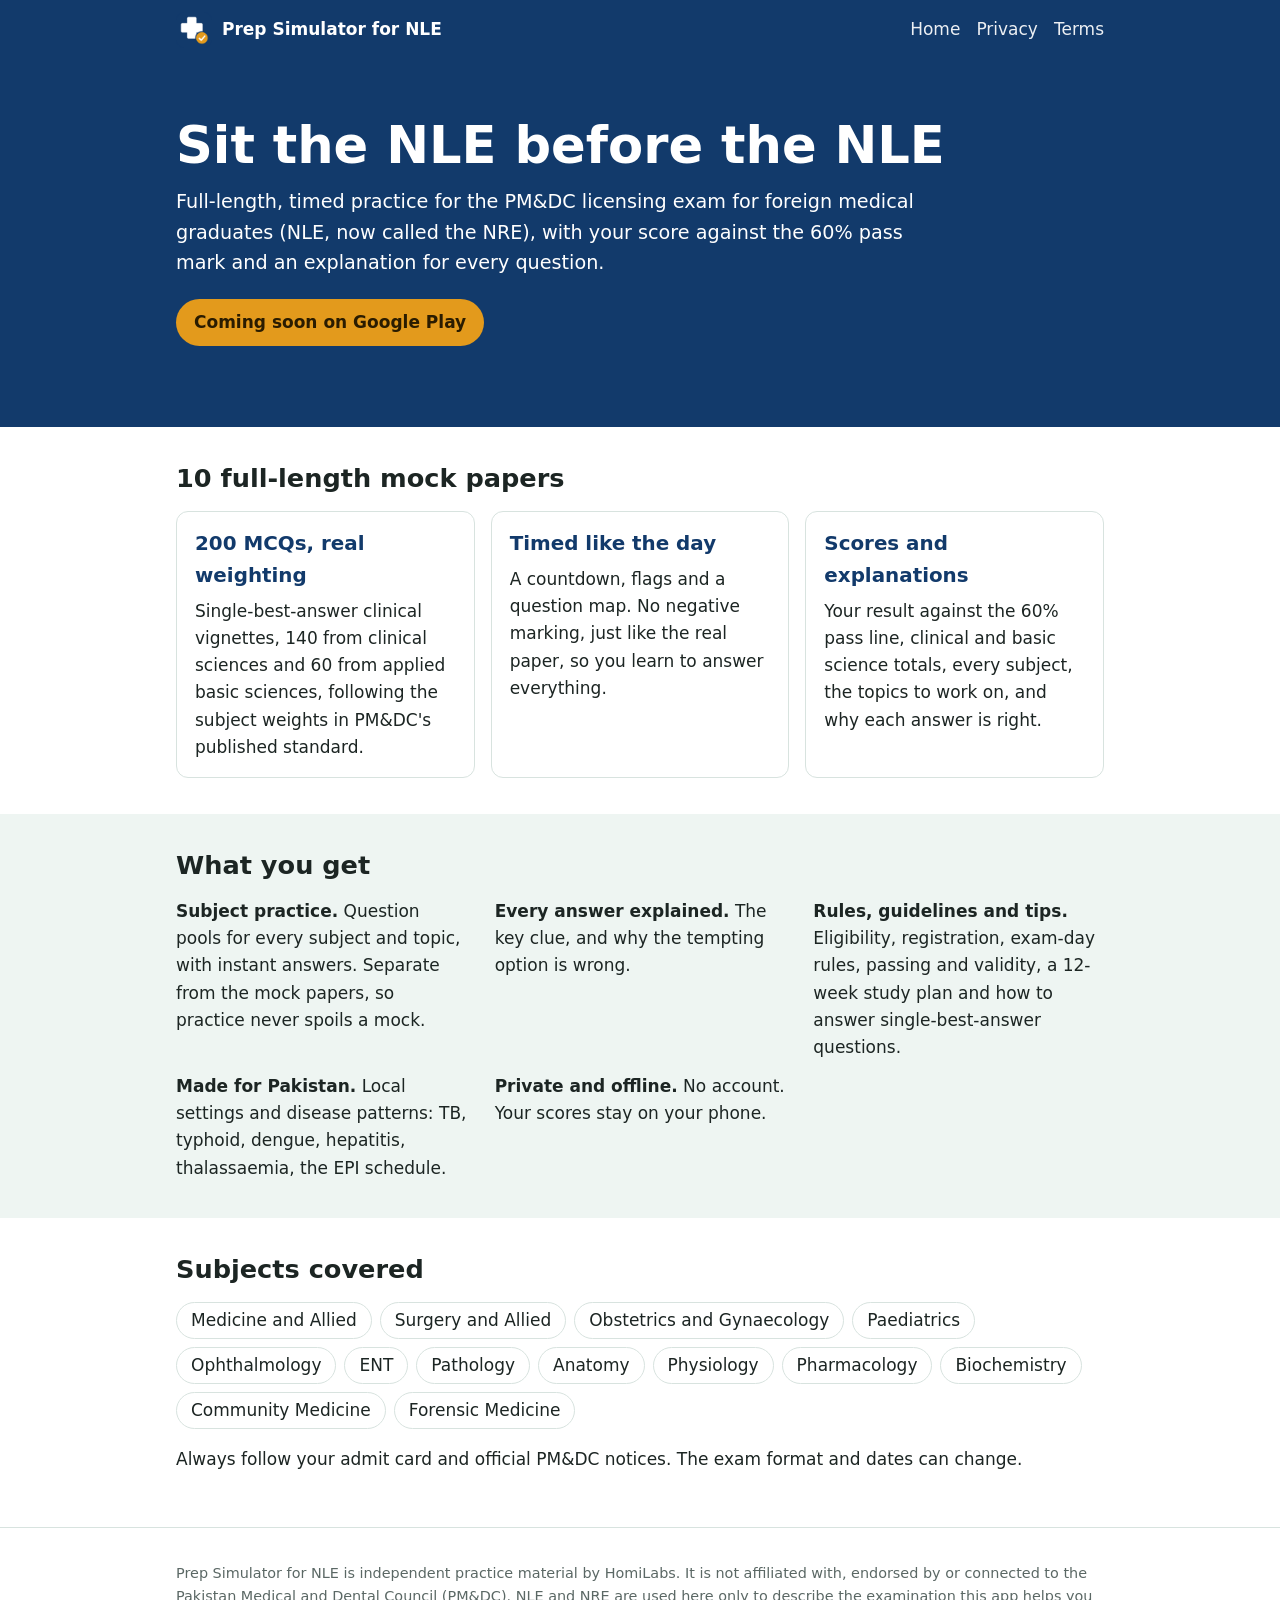
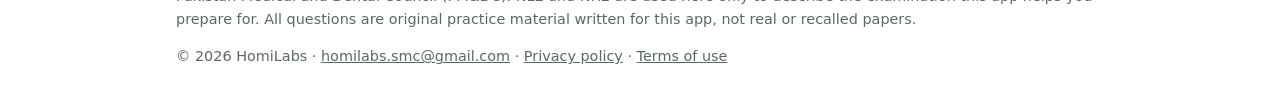
==== index.html @ 9eda075d "App engine, content tools, website and project setup Prep Simulator for NLE: 10 mock papers weighted" ====
<!doctype html>
<html lang="en">
<head>
<meta charset="utf-8">
<meta name="viewport" content="width=device-width, initial-scale=1">
<title>Prep Simulator for NLE – PM&amp;DC NLE / NRE Step 1 mock papers</title>
<meta name="description" content="Prepare for the PM&amp;DC NLE (NRE) Step 1 theory paper on Android: 10 full-length 200-question mock papers, subject practice for foreign medical graduates, an explanation for every question, and exam rules and tips. Free, offline, no account.">
<meta property="og:title" content="Prep Simulator for NLE – PM&amp;DC NLE / NRE Step 1 mock papers">
<meta property="og:description" content="10 full-length 200-question NLE mock papers, subject practice and explanations for foreign medical graduates in Pakistan. Free, offline, no account.">
<meta property="og:url" content="https://nle.homilabs.org/">
<meta name="theme-color" content="#123a6b">
<link rel="canonical" href="https://nle.homilabs.org/">
<link rel="icon" href="img/favicon.png">
<link rel="stylesheet" href="style.css">
</head>
<body>
<header class="top"><div class="wrap">
  <a class="brand" href="index.html"><img src="img/icon.png" alt="" width="36" height="36">Prep Simulator for NLE</a>
  <nav class="nav"><a href="index.html">Home</a><a href="privacy.html">Privacy</a><a href="terms.html">Terms</a></nav>
</div></header>

<main>
<section class="hero"><div class="wrap">
  <h1>Sit the NLE before the NLE</h1>
  <p class="lead">Full-length, timed practice for the PM&amp;DC licensing exam for foreign medical graduates (NLE, now called the NRE), with your score against the 60% pass mark and an explanation for every question.</p>
  <p class="cta"><span class="soon">Coming soon on Google Play</span></p>
</div></section>

<section class="wrap" id="tests">
  <h2>10 full-length mock papers</h2>
  <div class="cards">
    <article><h3>200 MCQs, real weighting</h3><p>Single-best-answer clinical vignettes, 140 from clinical sciences and 60 from applied basic sciences, following the subject weights in PM&amp;DC's published standard.</p></article>
    <article><h3>Timed like the day</h3><p>A countdown, flags and a question map. No negative marking, just like the real paper, so you learn to answer everything.</p></article>
    <article><h3>Scores and explanations</h3><p>Your result against the 60% pass line, clinical and basic science totals, every subject, the topics to work on, and why each answer is right.</p></article>
  </div>
</section>

<section class="band"><div class="wrap">
  <h2>What you get</h2>
  <ul class="ticks">
    <li><strong>Subject practice.</strong> Question pools for every subject and topic, with instant answers. Separate from the mock papers, so practice never spoils a mock.</li>
    <li><strong>Every answer explained.</strong> The key clue, and why the tempting option is wrong.</li>
    <li><strong>Rules, guidelines and tips.</strong> Eligibility, registration, exam-day rules, passing and validity, a 12-week study plan and how to answer single-best-answer questions.</li>
    <li><strong>Made for Pakistan.</strong> Local settings and disease patterns: TB, typhoid, dengue, hepatitis, thalassaemia, the EPI schedule.</li>
    <li><strong>Private and offline.</strong> No account. Your scores stay on your phone.</li>
  </ul>
</div></section>

<section class="wrap" id="areas">
  <h2>Subjects covered</h2>
  <p class="chips"><span>Medicine and Allied</span><span>Surgery and Allied</span><span>Obstetrics and Gynaecology</span><span>Paediatrics</span><span>Ophthalmology</span><span>ENT</span><span>Pathology</span><span>Anatomy</span><span>Physiology</span><span>Pharmacology</span><span>Biochemistry</span><span>Community Medicine</span><span>Forensic Medicine</span></p>
  <p>Always follow your admit card and official PM&amp;DC notices. The exam format and dates can change.</p>
</section>
</main>
<footer class="foot"><div class="wrap">
  <p>Prep Simulator for NLE is independent practice material by HomiLabs. It is not affiliated with, endorsed by or connected to the Pakistan Medical and Dental Council (PM&amp;DC). NLE and NRE are used here only to describe the examination this app helps you prepare for. All questions are original practice material written for this app, not real or recalled papers.</p>
  <p>© 2026 HomiLabs · <a href="mailto:homilabs.smc@gmail.com">homilabs.smc@gmail.com</a> · <a href="privacy.html">Privacy policy</a> · <a href="terms.html">Terms of use</a></p>
</div></footer>
</body>
</html>
---- style.css ----
:root{--navy:#123a6b;--amber:#e39a1c;--ink:#1c2523;--muted:#5b6865;--paper:#fff;--tint:#eef5f2;--line:#d8e3df}
@media (prefers-color-scheme:dark){:root{--ink:#e6efec;--muted:#a3b3ae;--paper:#101715;--tint:#18221f;--line:#2b3a36}}
*{box-sizing:border-box}
body{margin:0;background:var(--paper);color:var(--ink);font:17px/1.6 system-ui,-apple-system,"Segoe UI",Roboto,sans-serif}
a{color:inherit}
.wrap{max-width:960px;margin:0 auto;padding:0 16px}
.top{background:var(--navy);color:#fff}
.top .wrap{display:flex;flex-wrap:wrap;gap:8px 20px;align-items:center;justify-content:space-between;padding-block:12px}
.brand{display:flex;gap:10px;align-items:center;font-weight:700;text-decoration:none}
.brand img{border-radius:8px}
.nav{display:flex;gap:16px}
.nav a{text-decoration:none;opacity:.92}
.nav a:hover{text-decoration:underline}
.hero{background:var(--navy);color:#fff;padding:56px 0 64px}
.hero h1{font-size:clamp(2rem,6vw,3.2rem);line-height:1.15;margin:0 0 12px}
.lead{font-size:1.2rem;max-width:40em;margin:0 0 20px}
.soon{display:inline-block;background:var(--amber);color:#2a1c00;font-weight:700;padding:10px 18px;border-radius:999px}
section.wrap{padding-block:36px}
h2{font-size:1.6rem;line-height:1.25;margin:0 0 16px}
.cards{display:grid;grid-template-columns:repeat(auto-fit,minmax(240px,1fr));gap:16px}
.cards article{border:1px solid var(--line);border-radius:12px;padding:16px 18px}
.cards h3{margin:0 0 6px;color:var(--navy)}
@media (prefers-color-scheme:dark){.cards h3{color:#7fd2bb}}
.cards p{margin:0}
.band{background:var(--tint);padding:36px 0}
.ticks{margin:0;padding:0;list-style:none;display:grid;grid-template-columns:repeat(auto-fit,minmax(280px,1fr));gap:12px 28px}
.chips{display:flex;flex-wrap:wrap;gap:8px;margin:0 0 16px}
.chips span{border:1px solid var(--line);border-radius:999px;padding:4px 14px}
.doc{padding-block:32px;max-width:760px}
.doc h1{margin:0 0 4px;line-height:1.2}
.doc h2{font-size:1.2rem;margin:28px 0 6px}
.muted{color:var(--muted)}
.foot{border-top:1px solid var(--line);color:var(--muted);font-size:.9rem;padding:20px 0}
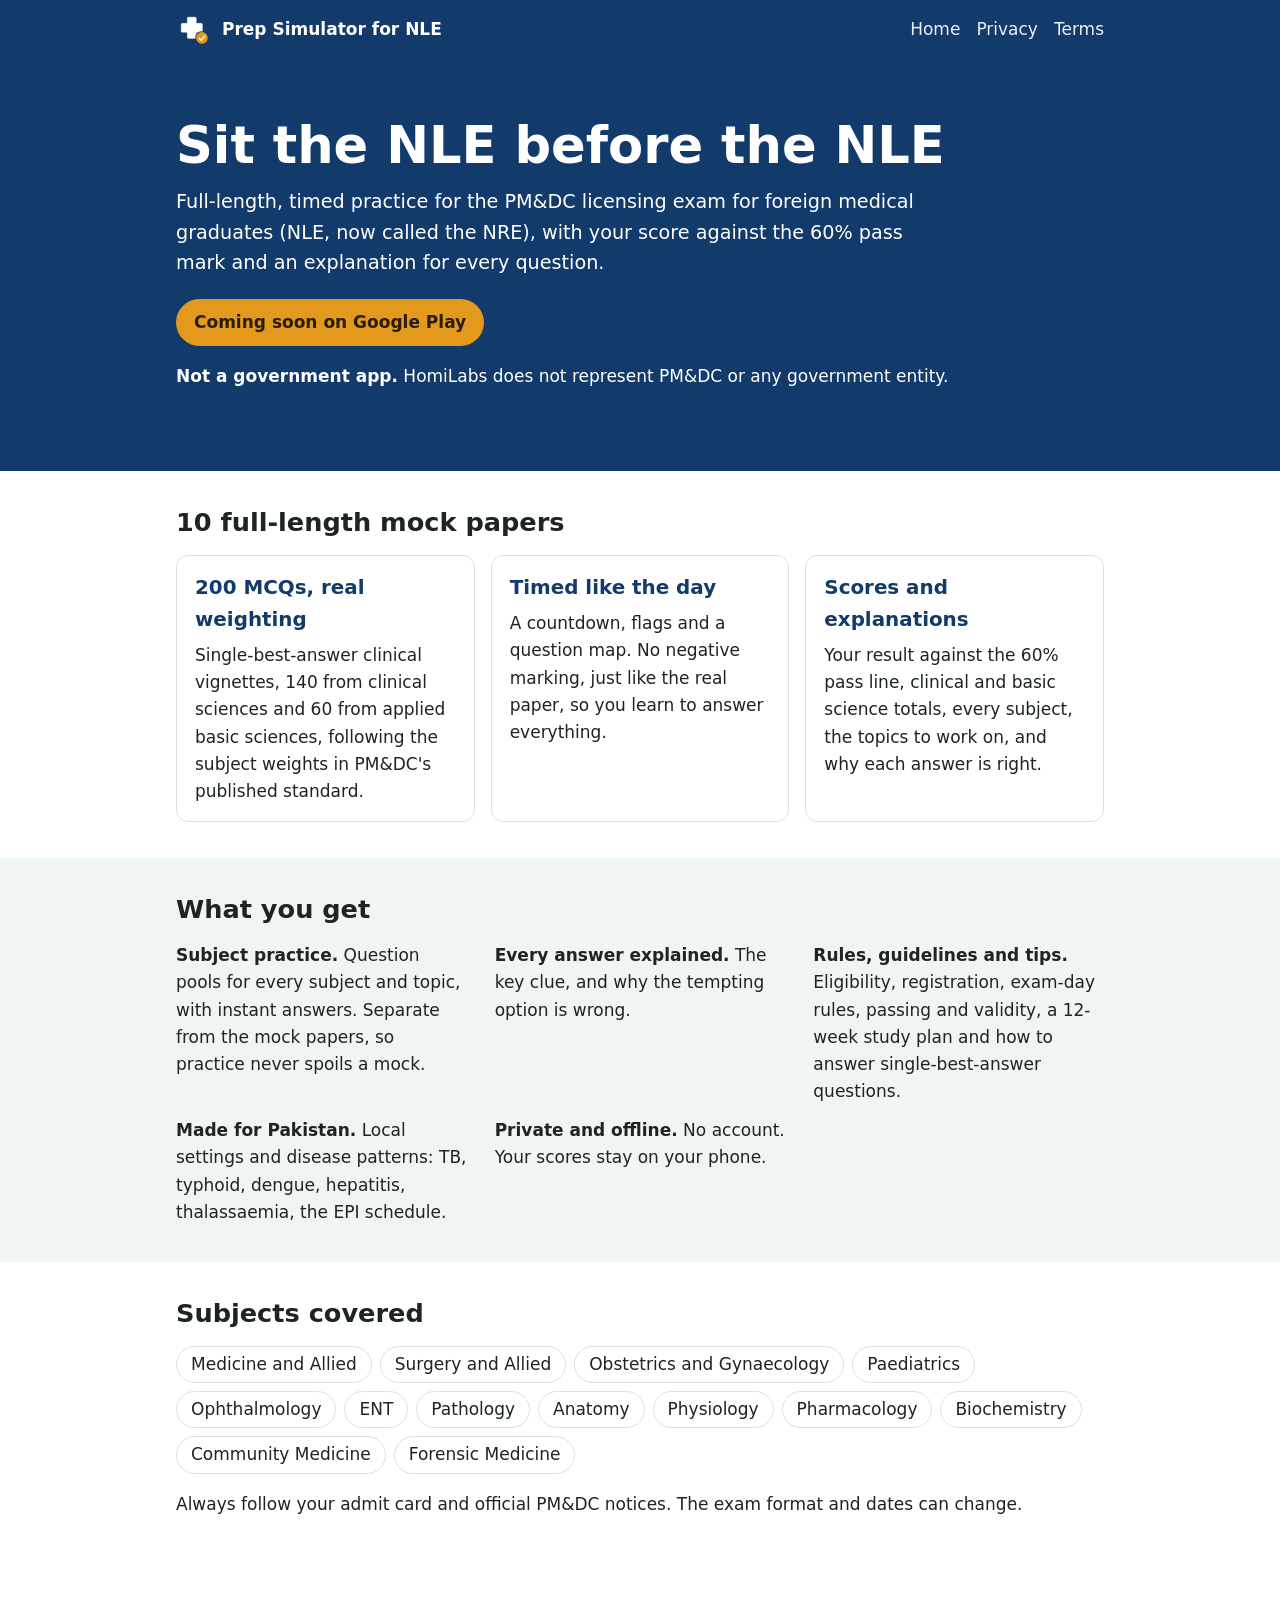
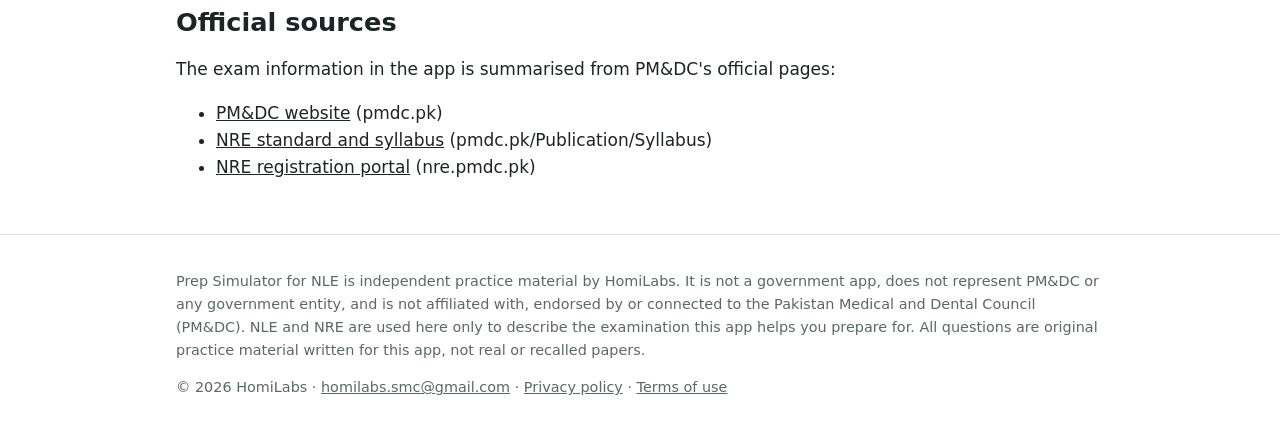
==== commit 4278ebc8: "1.0.1: not-a-government-app notice and official PM&DC sources (Play Misleading Claims fix) Notice on" ====
--- a/index.html
+++ b/index.html
@@ -24,6 +24,7 @@
   <h1>Sit the NLE before the NLE</h1>
   <p class="lead">Full-length, timed practice for the PM&amp;DC licensing exam for foreign medical graduates (NLE, now called the NRE), with your score against the 60% pass mark and an explanation for every question.</p>
   <p class="cta"><span class="soon">Coming soon on Google Play</span></p>
+  <p><strong>Not a government app.</strong> HomiLabs does not represent PM&amp;DC or any government entity.</p>
 </div></section>
 
 <section class="wrap" id="tests">
@@ -51,9 +52,19 @@
   <p class="chips"><span>Medicine and Allied</span><span>Surgery and Allied</span><span>Obstetrics and Gynaecology</span><span>Paediatrics</span><span>Ophthalmology</span><span>ENT</span><span>Pathology</span><span>Anatomy</span><span>Physiology</span><span>Pharmacology</span><span>Biochemistry</span><span>Community Medicine</span><span>Forensic Medicine</span></p>
   <p>Always follow your admit card and official PM&amp;DC notices. The exam format and dates can change.</p>
 </section>
+
+<section class="wrap" id="sources">
+  <h2>Official sources</h2>
+  <p>The exam information in the app is summarised from PM&amp;DC's official pages:</p>
+  <ul>
+    <li><a href="https://pmdc.pk">PM&amp;DC website</a> (pmdc.pk)</li>
+    <li><a href="https://pmdc.pk/Publication/Syllabus">NRE standard and syllabus</a> (pmdc.pk/Publication/Syllabus)</li>
+    <li><a href="https://nre.pmdc.pk">NRE registration portal</a> (nre.pmdc.pk)</li>
+  </ul>
+</section>
 </main>
 <footer class="foot"><div class="wrap">
-  <p>Prep Simulator for NLE is independent practice material by HomiLabs. It is not affiliated with, endorsed by or connected to the Pakistan Medical and Dental Council (PM&amp;DC). NLE and NRE are used here only to describe the examination this app helps you prepare for. All questions are original practice material written for this app, not real or recalled papers.</p>
+  <p>Prep Simulator for NLE is independent practice material by HomiLabs. It is not a government app, does not represent PM&amp;DC or any government entity, and is not affiliated with, endorsed by or connected to the Pakistan Medical and Dental Council (PM&amp;DC). NLE and NRE are used here only to describe the examination this app helps you prepare for. All questions are original practice material written for this app, not real or recalled papers.</p>
   <p>© 2026 HomiLabs · <a href="mailto:homilabs.smc@gmail.com">homilabs.smc@gmail.com</a> · <a href="privacy.html">Privacy policy</a> · <a href="terms.html">Terms of use</a></p>
 </div></footer>
 </body>
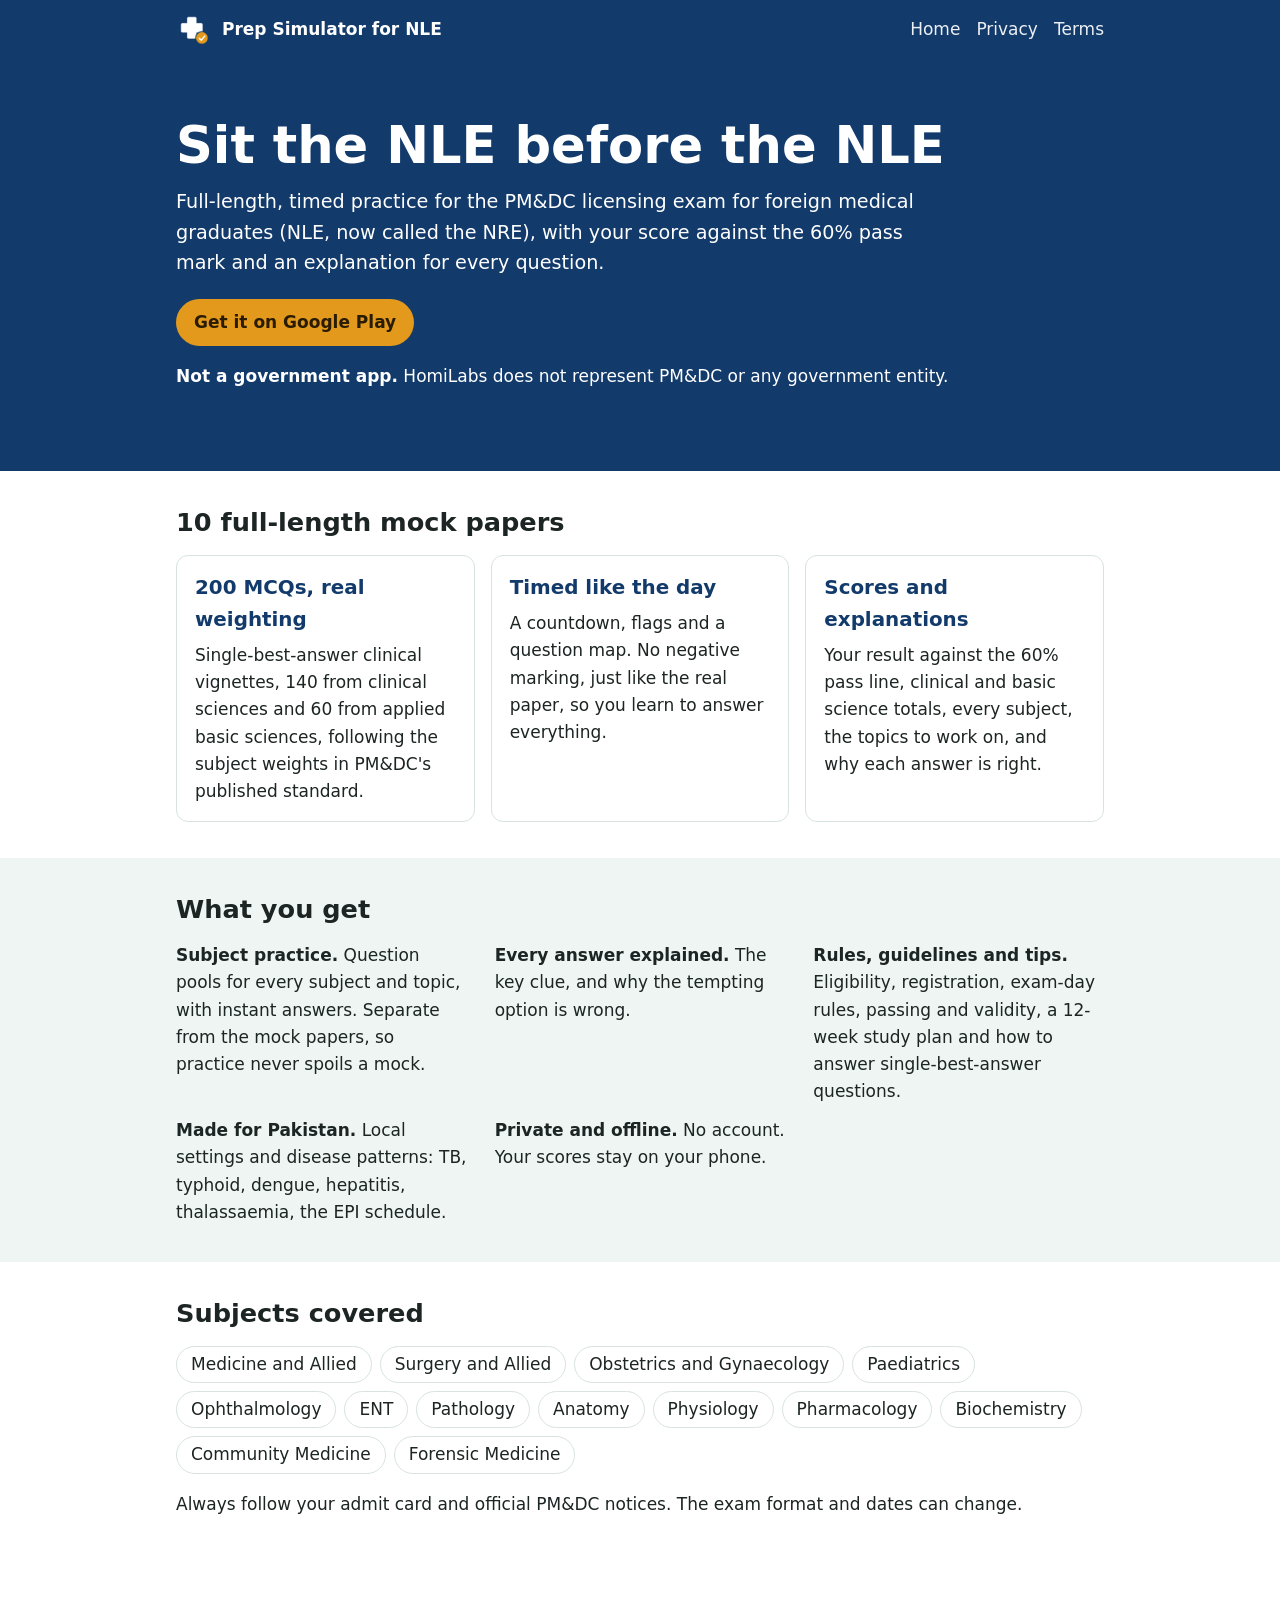
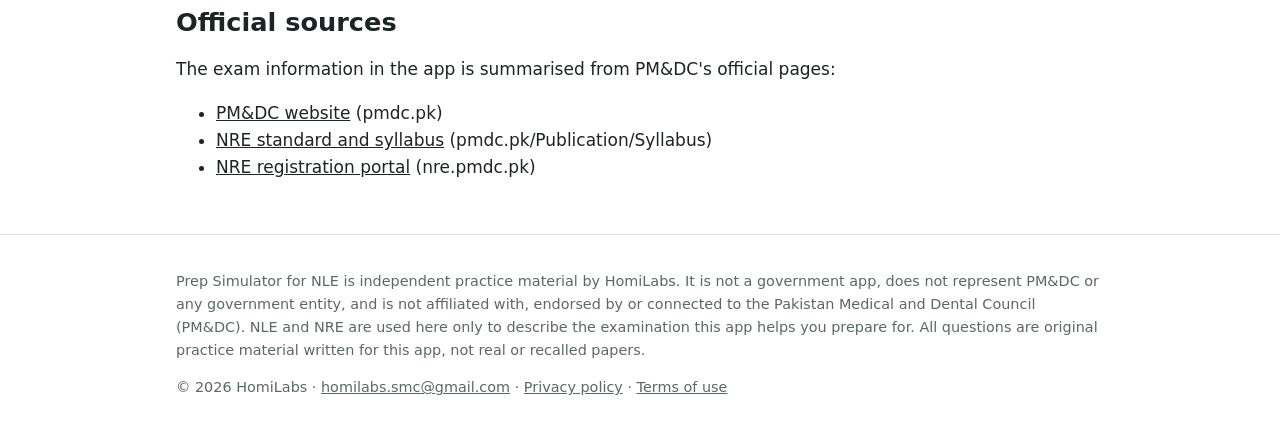
==== commit 5e840391: "Website: Get it on Google Play link Co-Authored-By: Claude Opus 5.5 <noreply@anthropic.com>" ====
--- a/index.html
+++ b/index.html
@@ -23,7 +23,7 @@
 <section class="hero"><div class="wrap">
   <h1>Sit the NLE before the NLE</h1>
   <p class="lead">Full-length, timed practice for the PM&amp;DC licensing exam for foreign medical graduates (NLE, now called the NRE), with your score against the 60% pass mark and an explanation for every question.</p>
-  <p class="cta"><span class="soon">Coming soon on Google Play</span></p>
+  <p class="cta"><a class="play" href="https://play.google.com/store/apps/details?id=com.homilabs.nle_prep">Get it on Google Play</a></p>
   <p><strong>Not a government app.</strong> HomiLabs does not represent PM&amp;DC or any government entity.</p>
 </div></section>
 
--- a/style.css
+++ b/style.css
@@ -14,7 +14,8 @@
 .hero{background:var(--navy);color:#fff;padding:56px 0 64px}
 .hero h1{font-size:clamp(2rem,6vw,3.2rem);line-height:1.15;margin:0 0 12px}
 .lead{font-size:1.2rem;max-width:40em;margin:0 0 20px}
-.soon{display:inline-block;background:var(--amber);color:#2a1c00;font-weight:700;padding:10px 18px;border-radius:999px}
+.play{display:inline-block;background:var(--amber);color:#2a1c00;font-weight:700;padding:10px 18px;border-radius:999px;text-decoration:none}
+.play:hover{filter:brightness(1.05)}
 section.wrap{padding-block:36px}
 h2{font-size:1.6rem;line-height:1.25;margin:0 0 16px}
 .cards{display:grid;grid-template-columns:repeat(auto-fit,minmax(240px,1fr));gap:16px}
